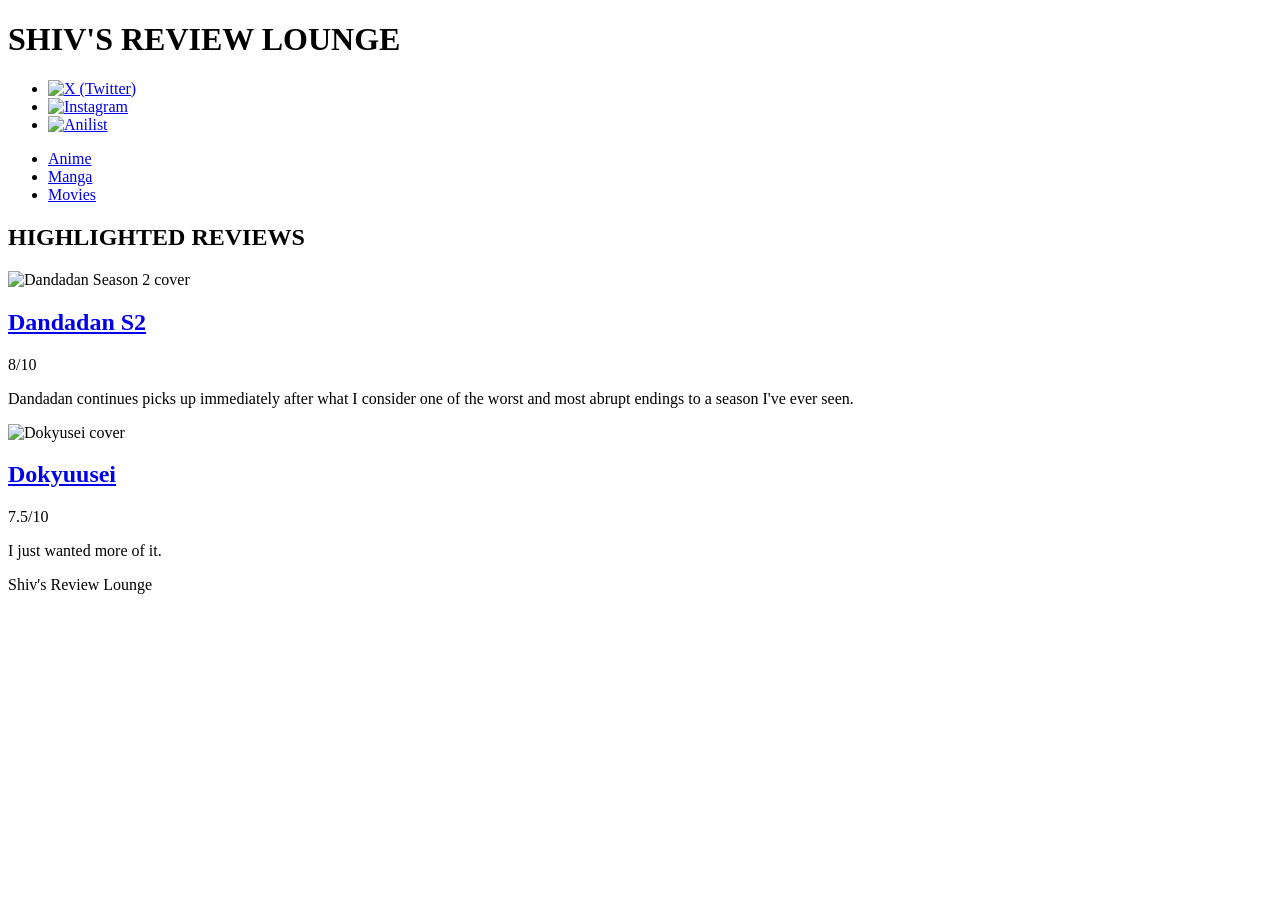
==== Review Site/index.html @ 77aafaac "redid main home page pathing" ====
<!DOCTYPE html>
<html lang="en">
    
<head>
    <meta charset="UTF-8">
    <meta name="viewport" content="width=device-width, initial-scale=1.0">
    <title>Shiv's Review Lounge</title>
    <link rel="stylesheet" href="../css/style_1.css">
    <link href="https://fonts.googleapis.com/css2?family=Roboto&display=swap" rel="stylesheet">
    <link href="https://fonts.googleapis.com/css2?family=Oswald&display=swap" rel="stylesheet">
    <link href="https://fonts.googleapis.com/css2?family=EB+Garamond&display=swap" rel="stylesheet">
    <link href="https://fonts.googleapis.com/css2?family=Merriweather&display=swap" rel="stylesheet">
</head>

<body>

    <header>
        <h1>SHIV'S REVIEW LOUNGE</h1>
        <div class="social-links">
            <ul>
            <li><a href="https://x.com/s___hiv"><img src="../images/twitter.webp" alt="X (Twitter)" width="30" height="30"></a></li>
            <li><a href="https://www.instagram.com/_s_hiv_/"><img src="../images/ig_logo.webp" alt="Instagram" width="30" height="30"></a></li>
            <li><a href="https://anilist.co/user/sh1v/"><img src="../images/anilist_logo_icon.webp" alt="Anilist" width="30" height="30"></a></li>
            </ul>
        </div>
    </header>


    <nav>
        <ul>
            <li><a href="reviews/anime/">Anime</a></li>
            <li><a href="reviews/manga/">Manga</a></li>
            <li><a href="reviews/movies/">Movies</a></li>
        </ul>
    </nav>


    <main>
    <h2>HIGHLIGHTED REVIEWS</h2>
    <section>

    <article class="review-card">
    <img src="../images/ddd_s2_img.png" alt="Dandadan Season 2 cover">
        <div class="review-info">
            <div class="review-header">
                <h2><a href="../reviews/anime/dandadan_S2.html">Dandadan S2</a></h2>
                <span class="score">8/10</span>
            </div> 
        <p>Dandadan continues picks up immediately after what I consider one of the worst and most abrupt endings to a season I've ever seen.</p>
        </div>
    </article>

    <article class="review-card">
    <img src="../images/Dokyuusei.png" alt="Dokyusei cover">
        <div class="review-info">
            <div class="review-header">
                 <h2><a href="../reviews/movies/Dokyuusei.html">Dokyuusei</a></h2>
                  <span class="score">7.5/10</span>
            </div>
        <p>I just wanted more of it.</p>
        </div>
    </article>
    
    </section>
    </main>

    <footer>
        <p>Shiv's Review Lounge </p>
    </footer>


</body>
</html>
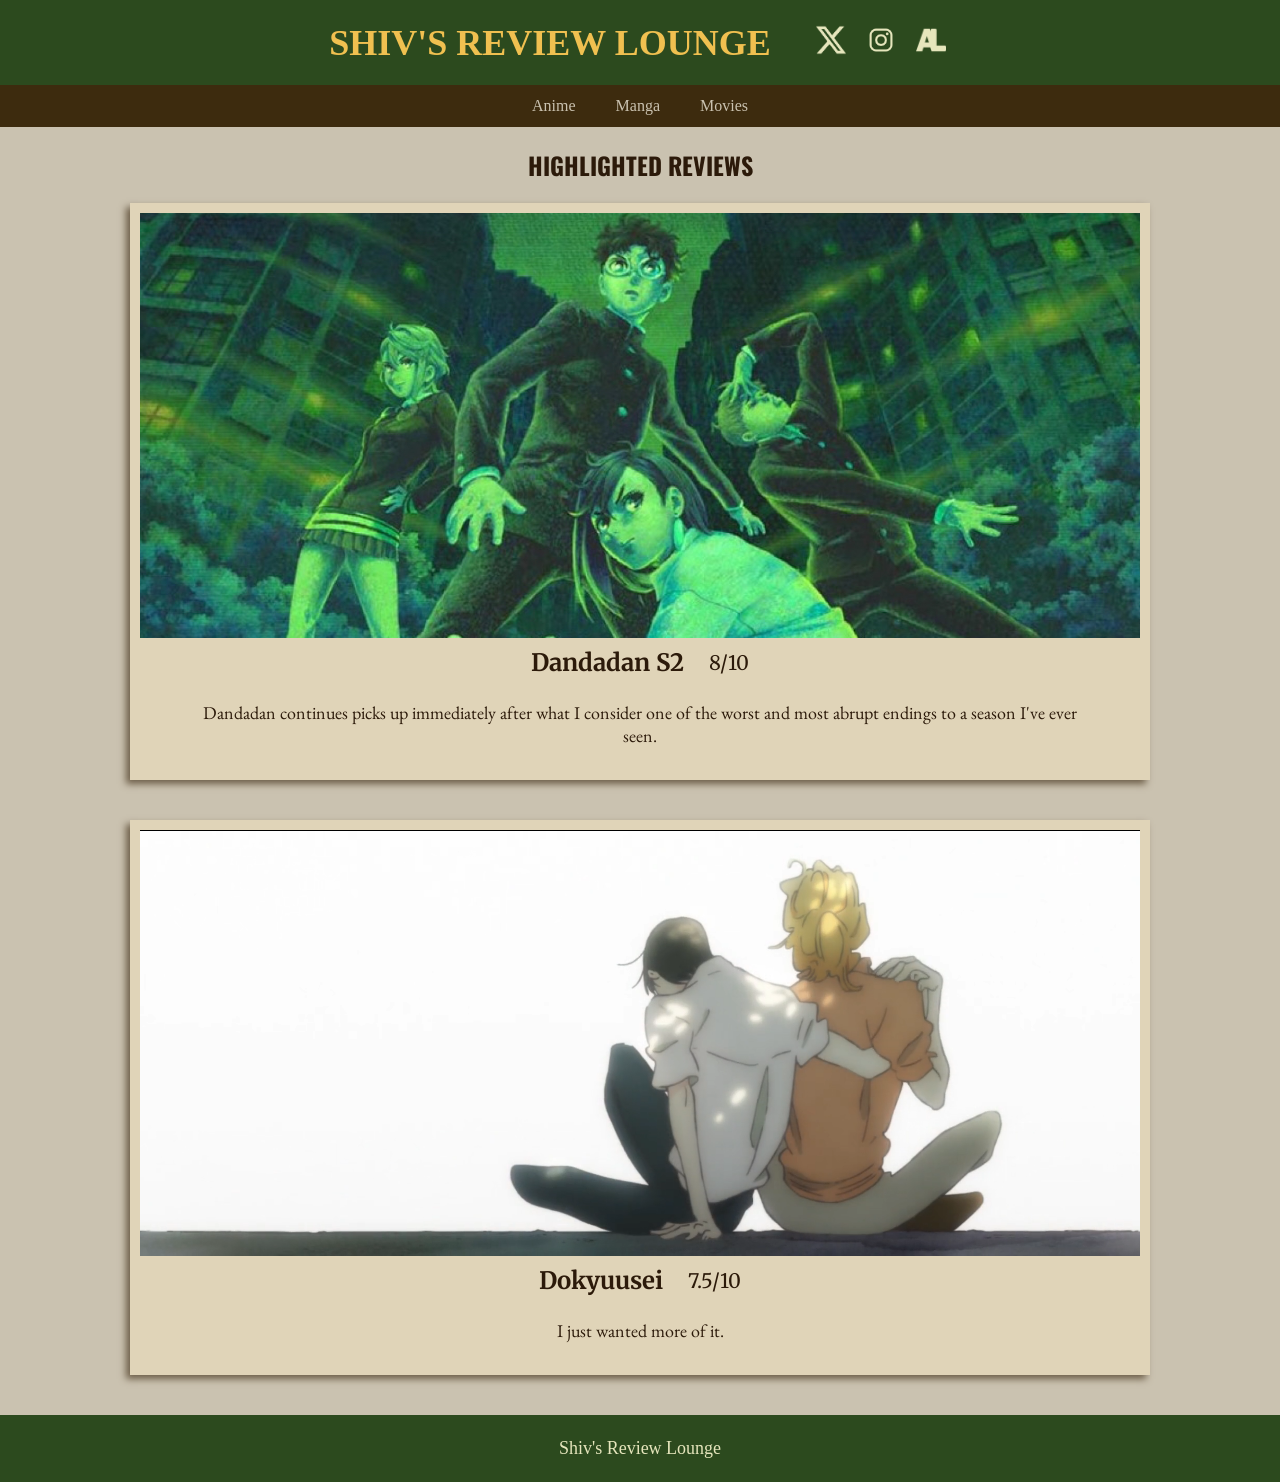
==== commit 2f30f1e7: "code change" ====
--- a/Review Site/index.html
+++ b/Review Site/index.html
@@ -5,7 +5,7 @@
     <meta charset="UTF-8">
     <meta name="viewport" content="width=device-width, initial-scale=1.0">
     <title>Shiv's Review Lounge</title>
-    <link rel="stylesheet" href="../css/style_1.css">
+    <link rel="stylesheet" href="css/style_1.css">
     <link href="https://fonts.googleapis.com/css2?family=Roboto&display=swap" rel="stylesheet">
     <link href="https://fonts.googleapis.com/css2?family=Oswald&display=swap" rel="stylesheet">
     <link href="https://fonts.googleapis.com/css2?family=EB+Garamond&display=swap" rel="stylesheet">
@@ -18,9 +18,9 @@
         <h1>SHIV'S REVIEW LOUNGE</h1>
         <div class="social-links">
             <ul>
-            <li><a href="https://x.com/s___hiv"><img src="../images/twitter.webp" alt="X (Twitter)" width="30" height="30"></a></li>
-            <li><a href="https://www.instagram.com/_s_hiv_/"><img src="../images/ig_logo.webp" alt="Instagram" width="30" height="30"></a></li>
-            <li><a href="https://anilist.co/user/sh1v/"><img src="../images/anilist_logo_icon.webp" alt="Anilist" width="30" height="30"></a></li>
+            <li><a href="https://x.com/s___hiv"><img src="images/twitter.webp" alt="X (Twitter)" width="30" height="30"></a></li>
+            <li><a href="https://www.instagram.com/_s_hiv_/"><img src="images/ig_logo.webp" alt="Instagram" width="30" height="30"></a></li>
+            <li><a href="https://anilist.co/user/sh1v/"><img src="images/anilist_logo_icon.webp" alt="Anilist" width="30" height="30"></a></li>
             </ul>
         </div>
     </header>
@@ -40,10 +40,10 @@
     <section>
 
     <article class="review-card">
-    <img src="../images/ddd_s2_img.png" alt="Dandadan Season 2 cover">
+    <img src="images/ddd_s2_img.png" alt="Dandadan Season 2 cover">
         <div class="review-info">
             <div class="review-header">
-                <h2><a href="../reviews/anime/dandadan_S2.html">Dandadan S2</a></h2>
+                <h2><a href="reviews/anime/dandadan_S2.html">Dandadan S2</a></h2>
                 <span class="score">8/10</span>
             </div> 
         <p>Dandadan continues picks up immediately after what I consider one of the worst and most abrupt endings to a season I've ever seen.</p>
@@ -51,10 +51,10 @@
     </article>
 
     <article class="review-card">
-    <img src="../images/Dokyuusei.png" alt="Dokyusei cover">
+    <img src="images/Dokyuusei.png" alt="Dokyusei cover">
         <div class="review-info">
             <div class="review-header">
-                 <h2><a href="../reviews/movies/Dokyuusei.html">Dokyuusei</a></h2>
+                 <h2><a href="reviews/movies/Dokyuusei.html">Dokyuusei</a></h2>
                   <span class="score">7.5/10</span>
             </div>
         <p>I just wanted more of it.</p>
--- a/Review Site/css/style_1.css
+++ b/Review Site/css/style_1.css
@@ -0,0 +1,248 @@
+:root {
+    --bg-color: #cac2b0;
+    --text-color: #2c1a0a;
+    --accent-ochre: #f0c050;
+    --accent-green: #2c4a1e;
+    --text-secondary: #6b4226;
+    --card-bg: #e0d4b8;
+    --heading-bg: #2c4a1e;
+    --nav-bg: #3d2b0e;
+    --accent-rust: #8b3a1a ;
+    --accent-sand: #c4a882;
+    --accent-moss: #4a6741;
+    --accent-gold: #d4a843;
+    --accent-dark-brown: #1a0d05;
+    --accent-warm-white: #faf4e8;
+    --socials-footer-color: #e5e5bc;
+}
+
+body {
+    background-color: var(--bg-color);
+    color: var(--text-color);
+    font-family: Georgia, 'Times New Roman', Times, serif;
+    margin: 0;
+    padding: 0;
+    min-height: 100vh;
+    display: flex;
+    flex-direction: column;
+}
+
+main {
+    flex: 1;
+}
+
+header {
+    background-color: var(--heading-bg);
+    padding: 10px;
+    display: flex;
+    justify-content: center;
+    gap: 20px;
+    align-items: center;
+    font-size: 18px;
+}
+
+header h1 {
+    color: var(--accent-ochre);
+    padding: 10px;
+    margin: 0;
+    font-family: "Book Antiqua", serif;
+}   
+
+header ul {
+    display: flex;
+    list-style: none;
+    gap: 20px;
+    padding: 15px;
+    margin: 0;
+}
+
+header ul img {
+    filter: invert(1) sepia(1) saturate(3) brightness(0.9);
+}
+
+nav{
+    background-color: var(--nav-bg) ;
+}
+
+nav ul {
+    display: flex;
+    list-style: none;
+    gap: 20px;
+    overflow: hidden;
+    margin: 0;
+    padding: 0;   
+    justify-content: center;
+}
+
+nav ul li a {
+  display: block;
+  color: var(--bg-color);
+  text-align: center;
+  padding: 12px 10px;
+  text-decoration: none;
+  
+}
+
+nav ul li a:hover {
+    background-color: var(--text-secondary);
+    color: var(--accent-sand);
+}
+
+.review-card {
+    background-color: var(--card-bg);
+    max-width: 1000px;
+    padding: 10px;
+    margin : auto ;
+    margin-bottom: 40px;
+    box-shadow: -4px 4px 7px #6e5f49;
+}
+
+.review-header {
+    display: flex;
+    justify-content: center;
+    gap: 25px;
+    align-items: center;
+    padding: 5px;
+}
+
+.score {
+    font-family:  "Merriweather";
+    font-size: 20px;
+}
+
+.review-header h2 {
+    margin: 0;
+    display: inline;
+    font-family: "merriweather", sans-serif;
+}
+
+.review-info p {
+    padding: 0 50px 5px 50px;
+}
+
+main > h2 {
+
+    text-align: center;
+    font-family: "oswald", sans-serif;
+}
+
+.review-card img {
+    width: 100%;
+}
+
+section h2 {
+    text-decoration: none;
+}
+
+section h2 a {
+    color: var(--text-color);
+    text-decoration: none; 
+}
+
+section h2 a:hover {
+    color: var(--text-secondary);
+}
+
+section p {
+    text-align: center;
+    font-family:"EB Garamond";
+    font-size: 18px;
+}
+
+footer {
+    background-color: var(--heading-bg);
+    color: var(--socials-footer-color);
+    padding: 5px;
+    text-align: center;
+    font-size: 18px;
+}
+
+
+.review-page {
+    max-width: 1000px;
+    margin: auto;
+    padding: 20px;
+}
+
+
+.review-hero-overlay h1 {
+    text-align: center;
+    font-family: "Oswald", sans-serif;
+    font-size: 50px;
+    margin-top: 0;
+    margin-bottom: 10px;
+}
+
+.review-page h2 {
+    font-family: "Oswald", sans-serif;
+    text-align: center;
+}
+
+.review-hero {
+    background-size: cover;
+    background-position: center;
+    margin-bottom: 30px;
+    
+}
+
+.review-hero-overlay {
+    background-color: rgba(0, 0, 0, 0.6);
+    padding: 80px 40px;
+    text-align: center;
+    color: var(--accent-ochre);
+}
+
+.review-page p {
+    text-align: justify;
+}
+
+
+p.overall-score {
+    text-align: center ;
+    font-family: "Oswald", sans-serif;
+    font-size: 30px;
+    margin: 0;
+}
+
+table, th, td {
+    border: 1px solid;
+    vertical-align: middle;
+}
+
+
+
+td:first-child a {
+    color: var(--text-color);
+    text-decoration: none;
+}
+
+td {
+    text-align: center;
+    padding: 5px;
+    font-family: "Merriweather", sans-serif;
+    font-size: 16px;
+}
+
+th {
+    background-color: var(--accent-sand);
+    text-align: center;
+    padding: 5px;
+}
+
+
+table {
+  border-collapse: collapse;
+  width: 80%;
+  margin: auto;
+  margin-top: 30px;
+  border-color: var(--nav-bg);
+}
+
+tr:hover {
+    background-color: var(--card-bg);
+}
+
+.index-page h1 {
+    text-align: center;
+    font-family: "Oswald", sans-serif;
+}
